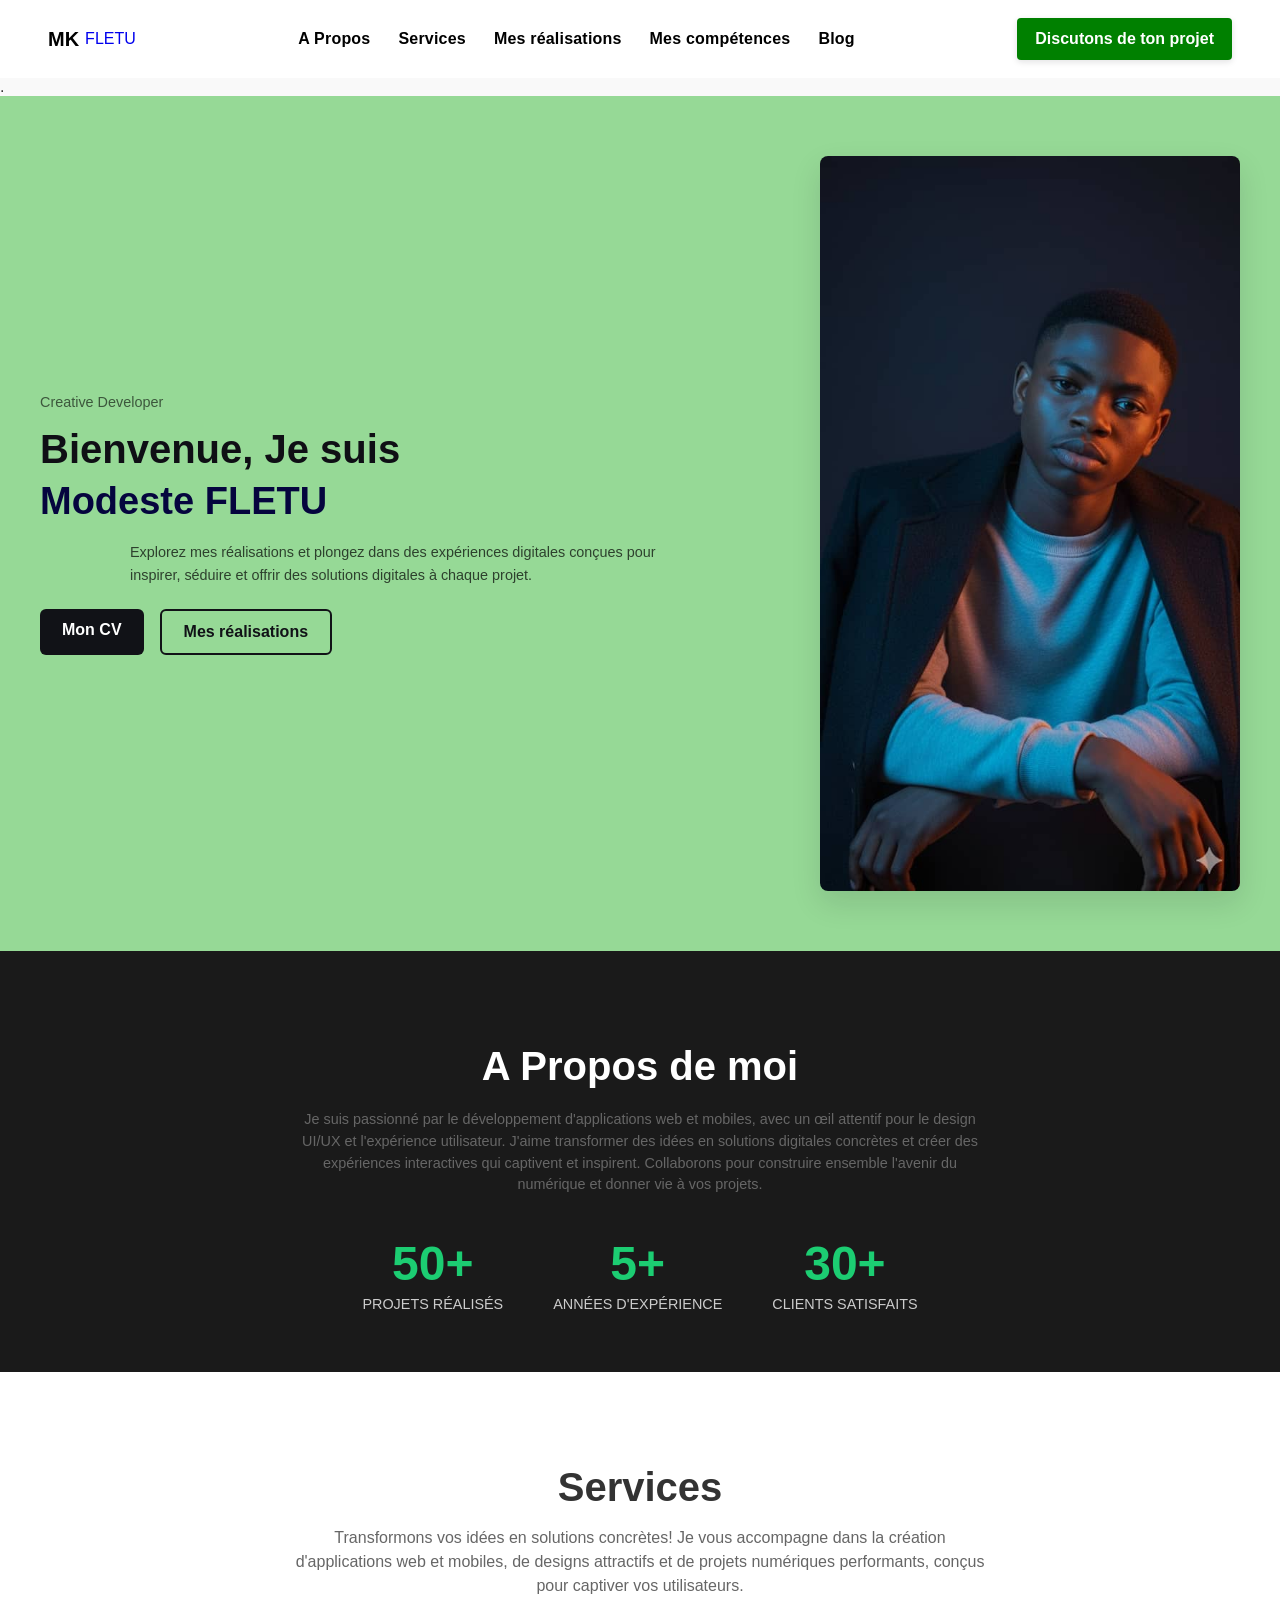
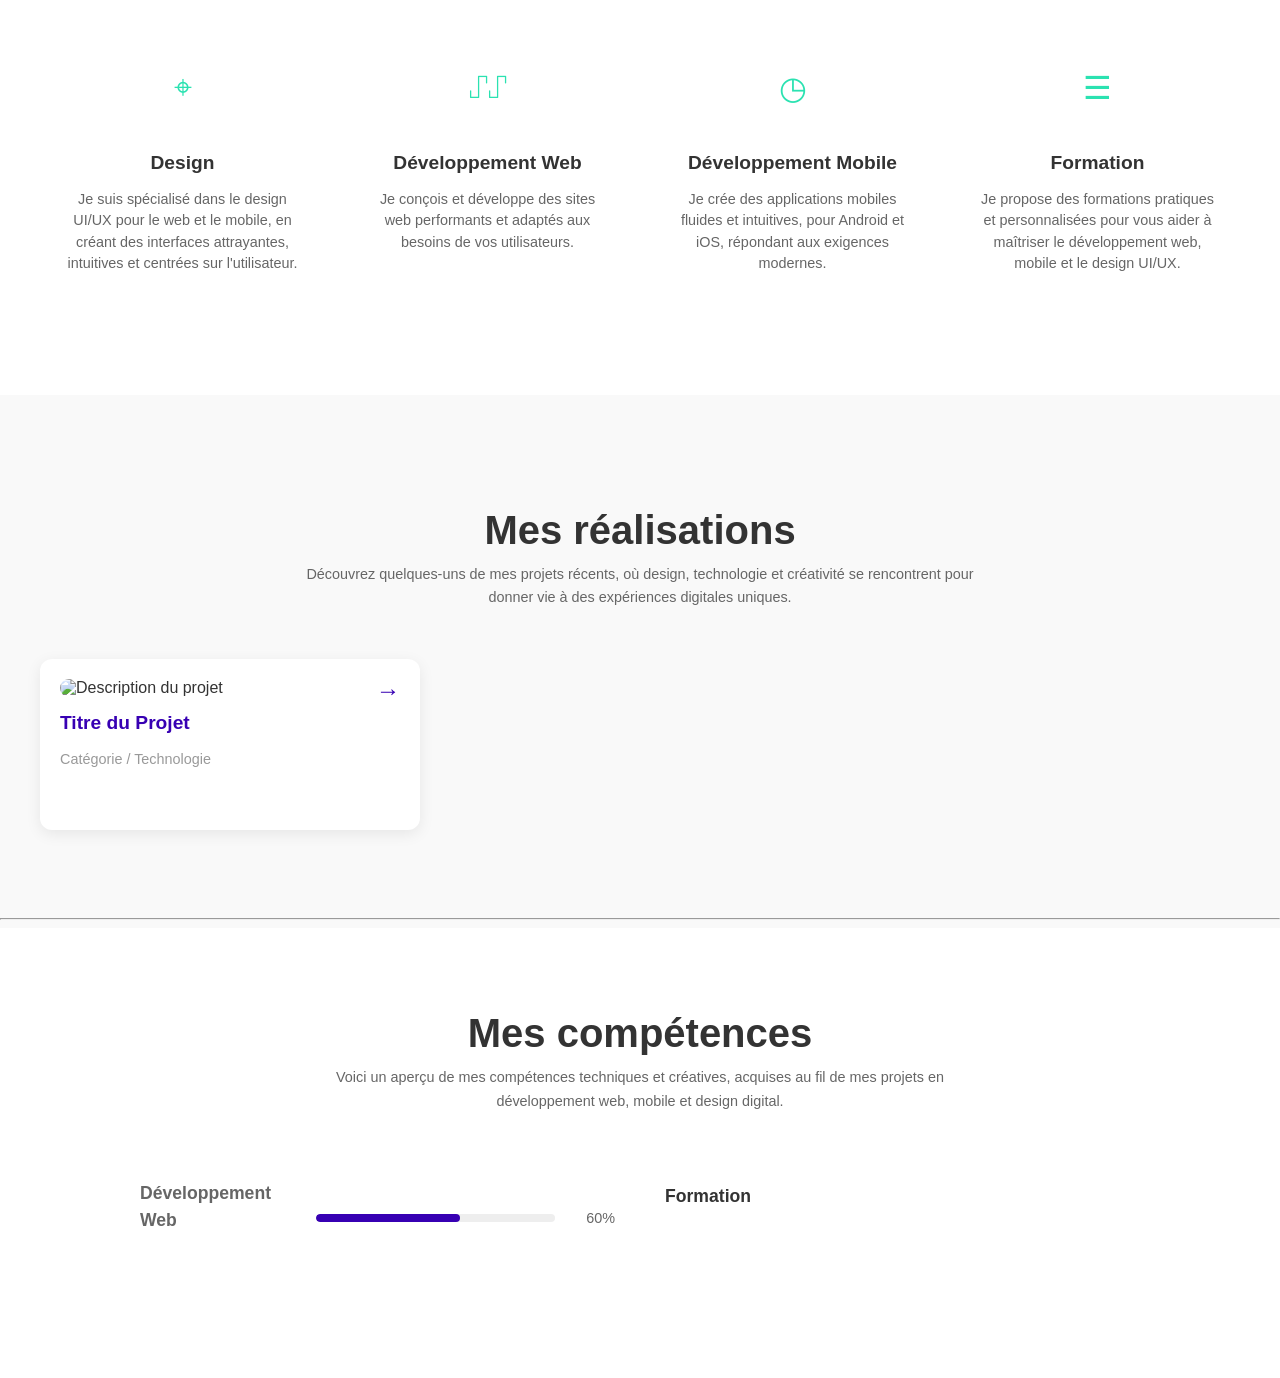
==== index.html @ aecb07f3 "rename du fichier html" ====
<!DOCTYPE html>
<html lang="en">
<head>
    <meta charset="UTF-8">
    <meta name="viewport" content="width=device-width, initial-scale=1.0">
    <title>Modeste fletu</title>
    <link rel="stylesheet" href="Mp.css">
</head>
<body>
    
</body>
</html>
<nav class="barre-navigation">
        <div class="nav-gauche">
            <a href="index.html" class="logo">
                <span class="logo-M">MK</span>
                <span class="logo-MV">FLETU</span>
            </a>
        </div>

        <div class="nav-centre">
            <ul class="menu-principal">
                <li class="element-menu"><a href="#apropos">A Propos</a></li>
                <li class="element-menu"><a href="#services">Services</a></li>
                <li class="element-menu"><a href="#realisations">Mes réalisations</a></li>
                <li class="element-menu"><a href="#competences">Mes compétences</a></li>
                <li class="element-menu"><a href="#blog">Blog</a></li>
                
            </ul>
        </div>

        <div class="nav-droite">
            <a href="#contact" class="bouton-cta">Discutons de ton projet</a>
        </div>
    </nav>.
    <!-- section présentation -->
    <section>
       <main>
        <!-- Début section hero : présentation principale avec image, titre, sous-titre et boutons -->
        <section class="hero">
            <div class="hero-contenu">
                <div class="hero-texte">
                    <p class="role">Creative Developer</p>
                    <h1 class="hero-titre">Bienvenue, Je suis</h1>
                    <h2 class="hero-nom">Modeste <span class="nom-highlight">FLETU</span></h2>
                    <p class="hero-description">Explorez mes réalisations et plongez dans des expériences digitales conçues pour inspirer, séduire et offrir des solutions digitales à chaque projet.</p>

                    <div class="hero-boutons">
                        <a class="btn btn-primaire" href="#cv">Mon CV</a>
                        <a class="btn btn-secondaire" href="#realisations">Mes réalisations</a>
                    </div>
                </div>

                <div class="hero-image">
                    <!-- Remplacez 'portrait.jpg' par le chemin vers votre image réelle -->
                    <img src="WhatsApp Image 2025-11-25 à 14.38.15_5f60d354.jpg" alt="Photo de Bonkey" />
                </div>
            </div>
        </section>
        <!-- Fin section hero -->
     </main>

    </section>
    <!-- section des informations personnelles -->
      <section class="a-propos">
          <div class="contenus-propos">
             <h1>A Propos de moi</h1>
              <p>Je suis passionné par le développement d'applications web et mobiles, avec un œil attentif pour le design UI/UX et l'expérience utilisateur. J'aime transformer des idées en solutions digitales concrètes et créer des expériences interactives qui captivent et inspirent. Collaborons pour construire ensemble l'avenir du numérique et donner vie à vos projets.</p>
             <div class="infos">
             <div class="info">
                <span class="nombres">50+</span>
                <span class="phrases">Projets réalisés</span>
             </div>
             <div class="info">
                <span class="nombres">5+</span>
                <span class="phrases">Années d'expérience</span>
            </div>
            <div class="info">
                <span class="nombres">30+</span>
                <span class="phrases">Clients Satisfaits</span>
            </div>
         </div>
         </div>
        </section>
          <section class="services-section">
           <div class="container">
             <h2>Services</h2>
               <p class="subtitle">Transformons vos idées en solutions concrètes! Je vous accompagne dans la création d'applications web et mobiles, de designs attractifs et de projets numériques performants, conçus pour captiver vos utilisateurs.</p>
        
              <div class="services-list">
                  <div class="service-item">
                   <div class="icon">⌖</div> <!-- Placeholder pour l'icône -->
                     <h3>Design</h3>
                   <p>Je suis spécialisé dans le design UI/UX pour le web et le mobile, en créant des interfaces attrayantes, intuitives et centrées sur l'utilisateur.</p>
               </div>
                <div class="service-item">
                <div class="icon">⑀⑀</div> <!-- icône -->
                <h3>Développement Web</h3>
                <p>Je conçois et développe des sites web performants et adaptés aux besoins de vos utilisateurs.</p>
            </div>
            <div class="service-item">
                <div class="icon">◷</div> <!-- icône -->
                <h3>Développement Mobile</h3>
                <p>Je crée des applications mobiles fluides et intuitives, pour Android et iOS, répondant aux exigences modernes.</p>
            </div>
            <div class="service-item">
                <div class="icon">☰</div> <!-- icône -->
                <h3>Formation</h3>
                <p>Je propose des formations pratiques et personnalisées pour vous aider à maîtriser le développement web, mobile et le design UI/UX.</p>
            </div>
        </div>
    </div>
</section>

    <section class="realisations">
        <h2 class="section-title">Mes réalisations</h2>
        <p class="section-description">Découvrez quelques-uns de mes projets récents, où design, technologie et créativité se rencontrent pour donner vie à des expériences digitales uniques.</p>

        <div class="projects-grid">
            <div class="project-card">
                <div class="project-image">
                    <img src="placeholder-image-url.png" alt="Description du projet">
                </div>
                <h3 class="project-title">Titre du Projet</h3>
                <p class="project-category">Catégorie / Technologie</p>
                <a href="#" class="project-link">
                    <span class="arrow">→</span> </a>
            </div>
            
            </div>
    </section>

    <hr> <section class="competences">
        <h2 class="section-title">Mes compétences</h2>
        <p class="section-description">Voici un aperçu de mes compétences techniques et créatives, acquises au fil de mes projets en développement web, mobile et design digital.</p>

        <div class="skills-container">
            <div class="skills-column">
                <div class="skill-item">
                    <p class="skill-name">Développement Web</p>
                    <div class="progress-bar-container">
                        <div class="progress-bar" style="width: 60%;"></div>
                    </div>
                    <span class="skill-percentage">60%</span>
                </div>
                </div>

            <div class="skills-column">
                <h4 class="skill-group-title">Formation</h4>
                <div class="skill-item">
                    </div>
                </div>
        </div>
    </section>
---- Mp.css ----
:root{
    --couleur-primaire: rgb(5, 5, 62);
    --couleur-texte: black;
    --couleur-cta: green;
    --espace-horizontal: 40px;
}

*{
    box-sizing:border-box;
}

html,body{
    margin:0;
    padding:0;
    font-family:Inter, "Segoe UI", Roboto, "Helvetica Neue", Arial, sans-serif;
    color:var(--couleur-texte)
}

.barre-navigation{
    display: flex;
    align-items:center;
    justify-content:space-between;
    padding:18px 48px;
    background:#ffffff;
    gap:20px;
}

.logo{
    display:inline-flex;
    align-items:center;
    text-decoration:none
}
.logo-M{
    font-weight:800;
    color:#000;
    margin-right:6px;
    font-size:20px
}
.logo-MF{
    color:var(--couleur-primaire);
    font-weight:700;
    font-size:20px
}

.menu-principal{
    display:flex;
    gap:28px;
    list-style:none;
    margin:0;
    padding:0
}
.element-menu a{
    color:var(--couleur-texte);
    text-decoration:none;
    font-weight:600;
    letter-spacing:0.2px;
}
.element-menu a:hover{
    color:var(--couleur-primaire)
}

.bouton-cta{
    display:inline-block;
    background:var(--couleur-cta);
    color:#fff;
    padding:12px 18px;
    border-radius:4px;
    text-decoration:none;
    font-weight:700;
    box-shadow:0 2px 6px rgba(17,18,23,0.12);
}
.bouton-cta:hover{
    transform:translateY(-1px);
    transition:transform .15s ease
}

/* Responsive adjustments */
@media (max-width:900px){
    .menu-principal{gap:18px}
    .barre-navigation{padding:14px 20px}
}

@media (max-width:720px){
    .nav-centre{display:none}
    .barre-navigation{justify-content:space-between}
    .logo-bk,.logo-creative{font-size:18px}
    .bouton-cta{padding:10px 14px}
}

/* Small polish for alignment */
.nav-gauche,.nav-centre,.nav-droite{
    display:flex;
    align-items:center
}

/* Utility for visually matching original spacing */
.menu-principal .element-menu:first-child{
    margin-left:0
}

/* Début styles section hero : styles pour la bannière d'introduction */
.hero{
    background: #96d996; /* couleur lavande douce */
    padding:60px var(--espace-horizontal);
}
.hero-contenu{
    display:flex;
    align-items:center;
    justify-content:space-between;
    gap:40px;
    max-width:1200px;
    margin:0 auto;
}
.hero-texte{
    flex:1;
    min-width:280px
}
.role{color:rgba(0,0,0,0.6);
    margin:0 0 14px 0
}
.hero-titre{
    font-size:40px;
    margin:0 0 8px 0;
    color:#0f0f15
}
.hero-nom{
    font-size:38px;
    margin:0 0 18px 0;
    color:var(--couleur-primaire);font-weight:800}
.nom-highlight{color:var(--couleur-primaire)}
.hero-description{max-width:560px;line-height:1.6;color:rgba(0,0,0,0.7);margin-bottom:22px}

.hero-boutons{display:flex;gap:16px}
.btn{display:inline-block;padding:12px 22px;border-radius:6px;text-decoration:none;font-weight:700}
.btn-primaire{background:#111217;color:#fff}
.btn-secondaire{background:transparent;color:#111217;border:2px solid #111217}

.hero-image{width:420px;display:flex;justify-content:center}
.hero-image img{max-width:100%;height:auto;border-radius:8px;box-shadow:0 12px 30px rgba(17,18,23,0.12)}

/* Responsive : empiler le contenu en mobile */
@media (max-width:900px){
    .hero-contenu{gap:24px}
    .hero-titre{font-size:34px}
    .hero-nom{font-size:30px}
}

@media (max-width:720px){
    .hero-contenu{flex-direction:column-reverse;align-items:center;text-align:center;padding-top:20px}
    .hero-image{width:260px}
    .hero-description{max-width:unset}
    .hero-boutons{justify-content:center}
}

/* Fin styles section hero */

/* section des informations personnelle */
.a-propos {
    margin: 0;
    font-family: sans-serif;
    background-color: #1a1a1a; /* Couleur de fond principale */
    color: #fff; /* Couleur de texte par défaut */
    padding: 60px 20px;
    text-align: center;
}

.contenus-propos {
    max-width: 900px;
    margin: 0 auto;
}

h1 {
    font-size: 2.5rem;
    margin-bottom: 20px;
    color: #fff;
}

p {
    font-size: 1rem;
    line-height: 1.5;
    color: #ccc;
    margin-bottom: 40px;
    max-width: 700px;
    margin-left: auto;
    margin-right: auto;
}

.infos {
    display: flex;
    justify-content: center;
    gap: 50px; /* Espace entre les blocs de statistiques */
    margin-top: 40px;
}

.info {
    display: flex;
    flex-direction: column;
    align-items: center;
}

.nombres {
    font-size: 3rem;
    font-weight: bold;
    color: #1ccd72; /* Couleur des nombres + (rose/magenta) */
}

.phrases{
    font-size: 0.9rem;
    color: #ccc;
    text-transform: uppercase;
    margin-top: 5px;
}

/* section des services */
.services-section {
    padding: 60px 20px;
    background-color: #ffffff; /* Fond blanc */
    text-align: center;
}

.container {
    max-width: 1200px;
    margin: 0 auto;
}

h2 {
    font-size: 2.5rem;
    color: #333;
    margin-bottom: 10px;
}

.subtitle {
    font-size: 1rem;
    color: #666;
    margin-bottom: 40px;
    max-width: 700px;
    margin-left: auto;
    margin-right: auto;
}

.services-list {
    display: flex;
    justify-content: space-around;
    gap: 20px;
}

.service-item {
    flex: 1;
    padding: 20px;
    text-align: center;
}

.icon {
    font-size: 2rem;
    color: #2be2b1; /* Couleur violette approximative */
    margin-bottom: 15px;
    /* Styles pour simuler le cercle autour de l'icône */
    display: inline-flex;
    align-items: center;
    justify-content: center;
    width: 60px;
    height: 60px;
   
}

h3 {
    font-size: 1.2rem;
    color: #333;
    margin-bottom: 10px;
}

p {
    font-size: 0.9rem;
    color: #666;
}

/* Media query pour les petits écrans (empilement vertical) */
@media (max-width: 768px) {
    .services-list {
        flex-direction: column;
    }
}

/* SECTION mes réalisations */
/* Fichier: styles.css */

/* Variables pour faciliter les modifications */
:root {
    --purple-dark: #3700b3; /* Une teinte de violet pour les accents */
    --text-color: #333;
    --bg-light: #f9f9f9; /* Arrière-plan général */
    --card-bg: #fff;
    --border-radius: 12px;
}

body {
    font-family: Arial, sans-serif; /* Remplacer par la police utilisée (ex: Montserrat, Inter) */
    margin: 0;
    padding: 0;
    background-color: var(--bg-light);
    color: var(--text-color);
}

/* --- TITRES DE SECTION --- */

.section-title {
    text-align: center;
    font-size: 2.5em;
    font-weight: bold;
    margin-bottom: 10px;
}

.section-description {
    text-align: center;
    max-width: 700px;
    margin: 0 auto 50px auto;
    color: #666;
    line-height: 1.6;
}

/* --- SECTION RÉALISATIONS (GRID) --- */

.realisations {
    padding: 80px 20px;
}

.projects-grid {
    display: grid;
    /* 3 colonnes de taille égale, avec un espace de 30px */
    grid-template-columns: repeat(3, 1fr); 
    gap: 30px;
    max-width: 1200px; /* Limiter la largeur de la grille */
    margin: 0 auto;
}

.project-card {
    background-color: var(--card-bg);
    border-radius: var(--border-radius);
    overflow: hidden; /* Important pour les coins arrondis de la carte */
    padding: 20px;
    box-shadow: 0 4px 15px rgba(0, 0, 0, 0.08); /* Ombre légère */
    position: relative;
    transition: transform 0.3s ease;
}

.project-card:hover {
    transform: translateY(-5px); /* Petit effet au survol */
}

.project-image img {
    width: 100%;
    height: auto;
    border-radius: var(--border-radius);
    /* L'image de l'exemple est contenue, vous pouvez utiliser 'object-fit' si les images ont des ratios différents */
    display: block; 
}

.project-title {
    font-size: 1.2em;
    margin: 15px 0 5px 0;
    color: var(--purple-dark);
}

.project-category {
    font-size: 0.9em;
    color: #999;
}

.project-link {
    position: absolute;
    top: 20px; /* Ajuster la position de la flèche */
    right: 20px;
    color: var(--purple-dark);
    font-size: 1.5em;
    text-decoration: none;
    line-height: 1; /* Assurer que la flèche est centrée verticalement */
}

/* --- SECTION COMPÉTENCES (FLEXBOX) --- */

.competences {
    padding: 50px 20px 80px 20px;
    background-color: #fff; /* Fond blanc pour cette section */
}

.skills-container {
    display: flex; /* Utiliser Flexbox pour les deux colonnes */
    justify-content: space-between;
    max-width: 1000px;
    margin: 30px auto 0 auto;
    gap: 50px;
}

.skills-column {
    flex: 1; /* Les deux colonnes prennent la même largeur */
}

.skill-item {
    margin-bottom: 25px;
    display: flex;
    flex-wrap: wrap; /* Pour gérer le wrap sur mobile */
    align-items: center;
}

.skill-name, .skill-group-title {
    font-weight: bold;
    font-size: 1.1em;
    width: 35%; /* Nom de la compétence à gauche */
}

.progress-bar-container {
    flex: 1; /* Le conteneur de la barre prend l'espace restant */
    background-color: #eee;
    height: 8px;
    border-radius: 4px;
    margin: 0 10px;
    overflow: hidden; /* Important pour que la barre de progression soit dans le conteneur */
}

.progress-bar {
    background-color: var(--purple-dark);
    height: 100%;
    border-radius: 4px;
    transition: width 1s ease-out; /* Animation de la barre */
}

.skill-percentage {
    width: 50px; /* Assurer un espace pour le pourcentage */
    text-align: right;
    font-size: 0.9em;
    color: #666;
}

/* --- MEDIA QUERIES (Réactivité) --- */

@media (max-width: 900px) {
    .projects-grid {
        /* Passer à 2 colonnes sur les écrans plus petits */
        grid-template-columns: repeat(2, 1fr); 
    }
    .skills-container {
        /* Les colonnes de compétences s'empilent sur les écrans plus petits */
        flex-direction: column; 
    }
}

@media (max-width: 600px) {
    .projects-grid {
        /* Passer à 1 colonne sur mobile */
        grid-template-columns: 1fr; 
    }
    .skill-item {
        /* Nom de la compétence sur sa propre ligne */
        flex-direction: column; 
        align-items: flex-start;
    }
    .skill-name, .skill-group-title {
        width: 100%;
        margin-bottom: 5px;
    }
    .progress-bar-container {
        width: calc(100% - 60px); /* Barre plus large */
    }
}
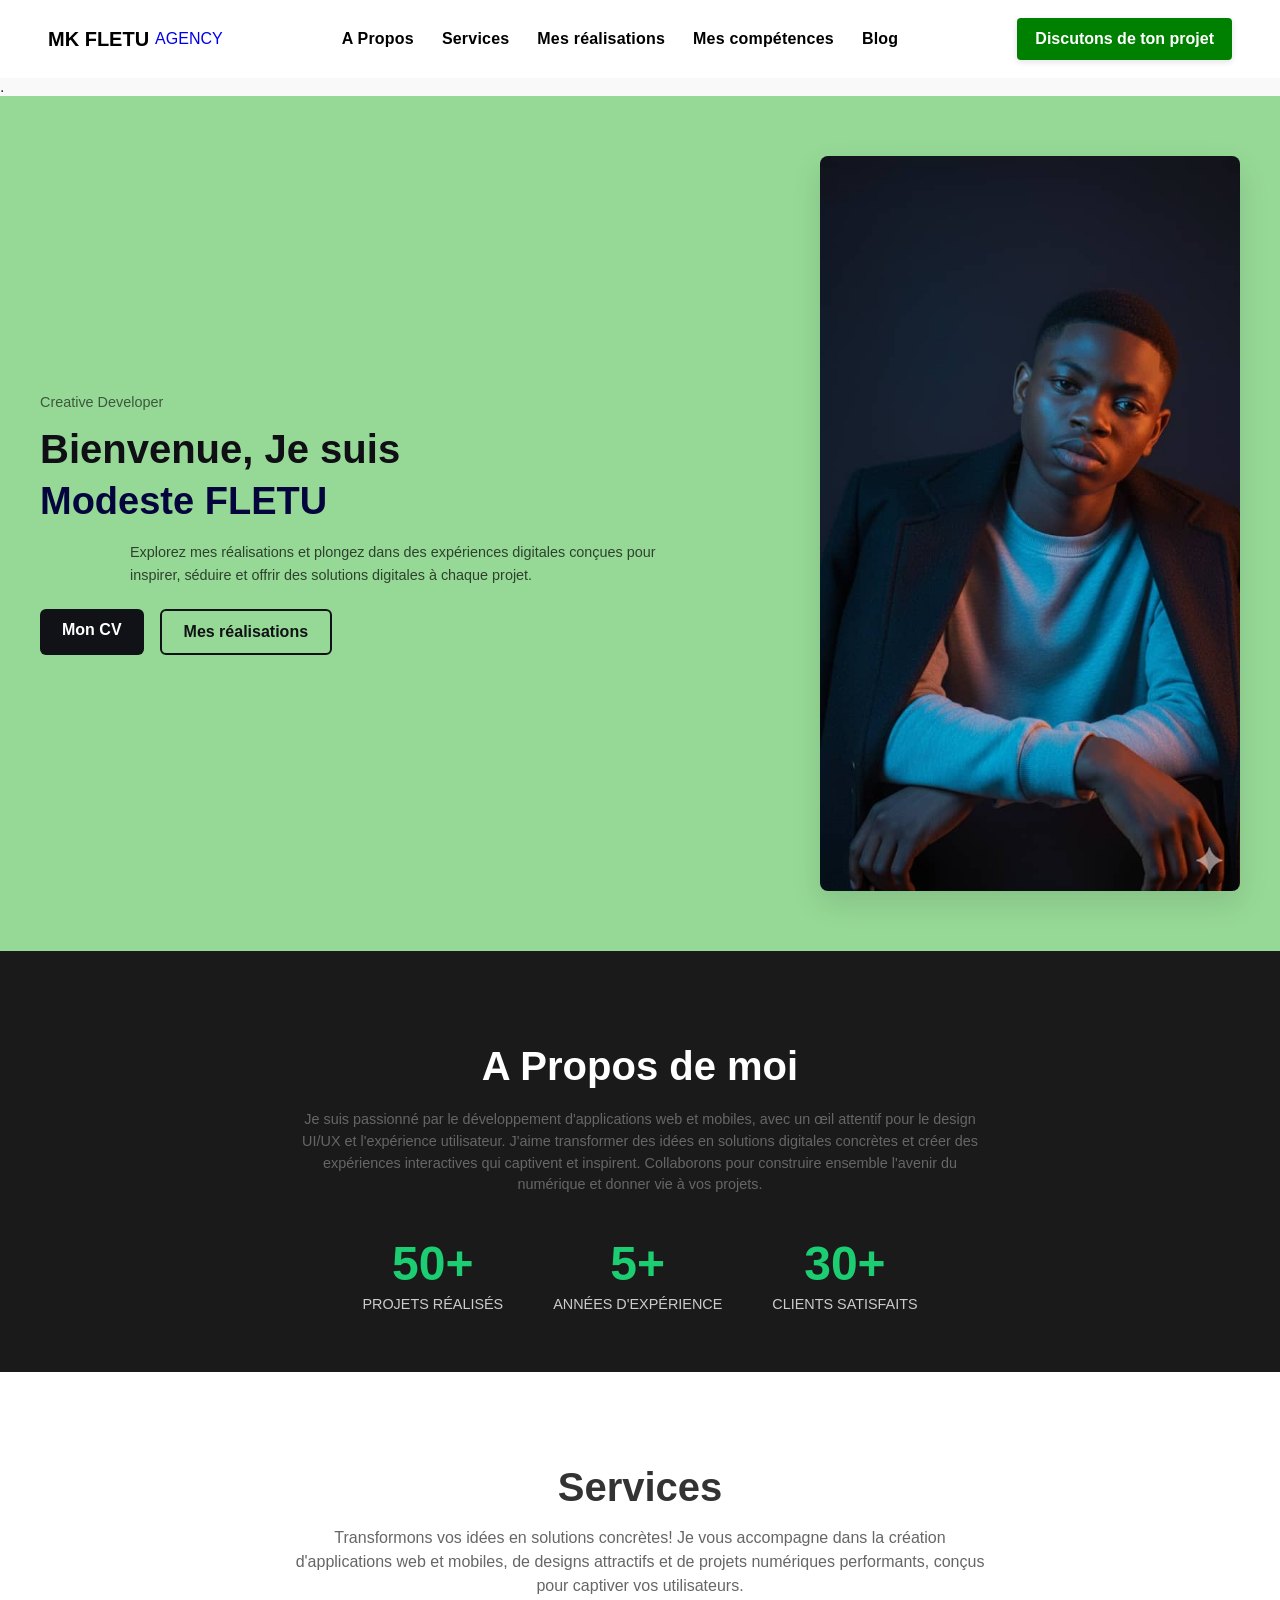
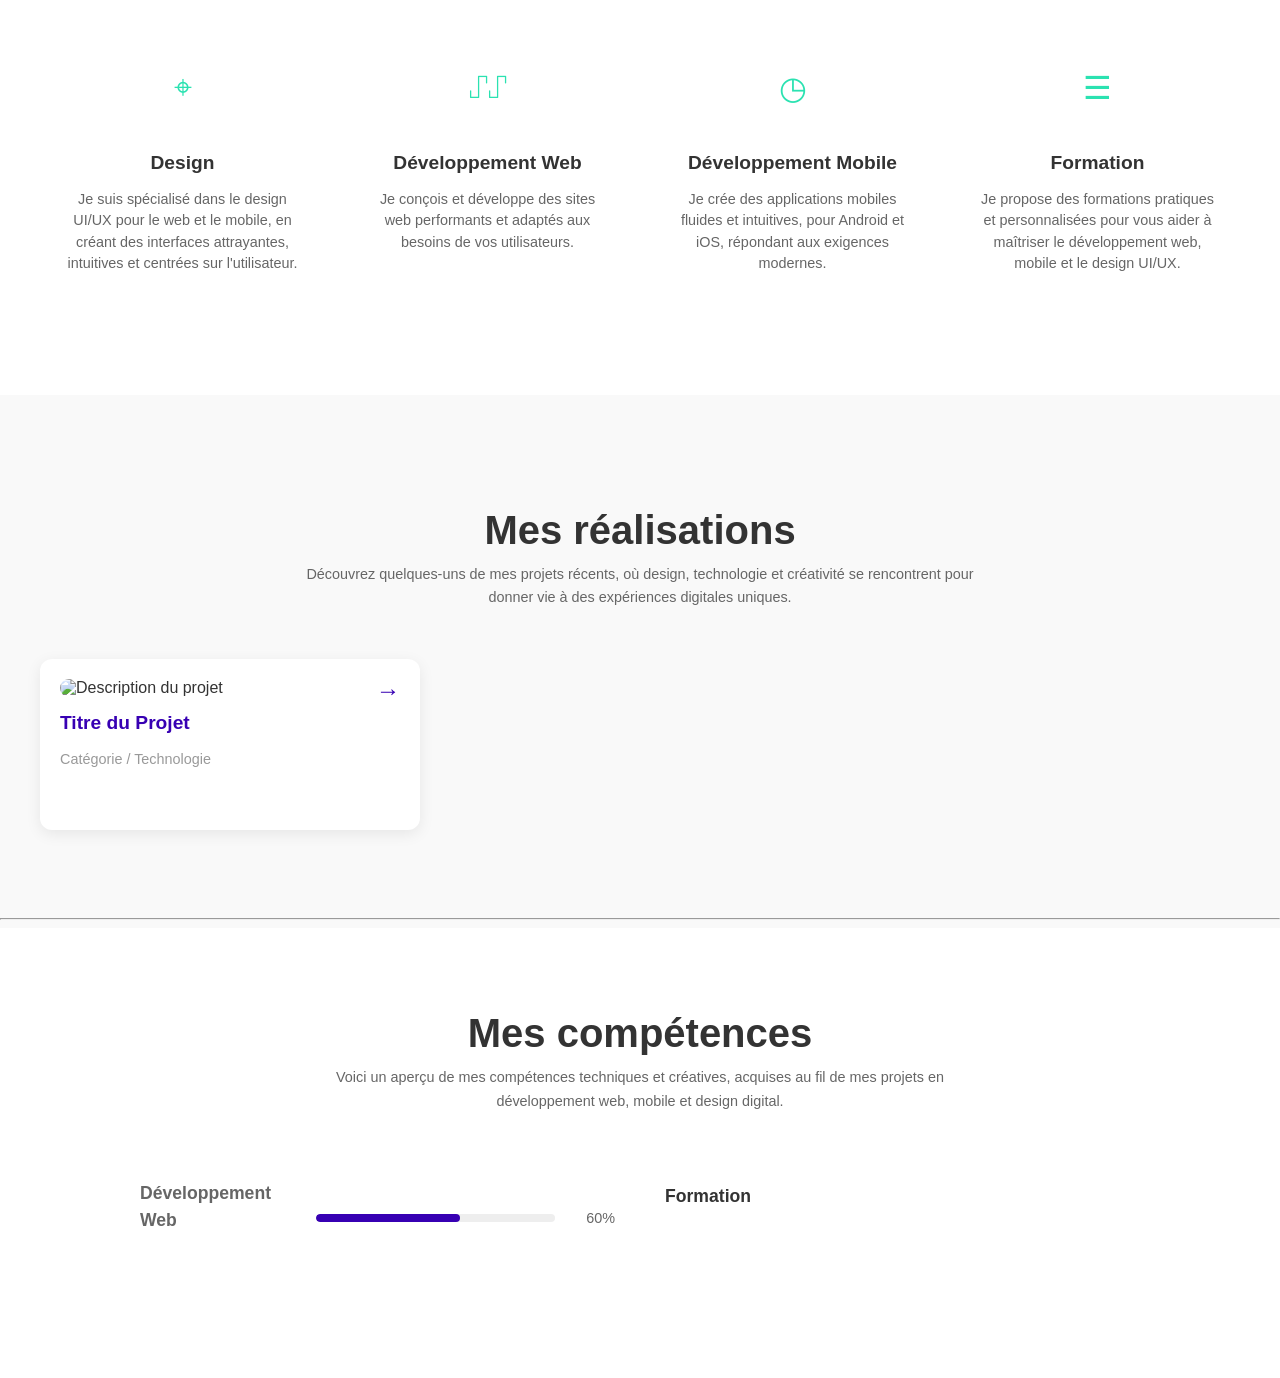
==== commit cdfb460c: "commit de modification" ====
--- a/index.html
+++ b/index.html
@@ -13,8 +13,8 @@
 <nav class="barre-navigation">
         <div class="nav-gauche">
             <a href="index.html" class="logo">
-                <span class="logo-M">MK</span>
-                <span class="logo-MV">FLETU</span>
+                <span class="logo-M">MK FLETU</span>
+                <span class="logo-MV">AGENCY</span>
             </a>
         </div>
 
